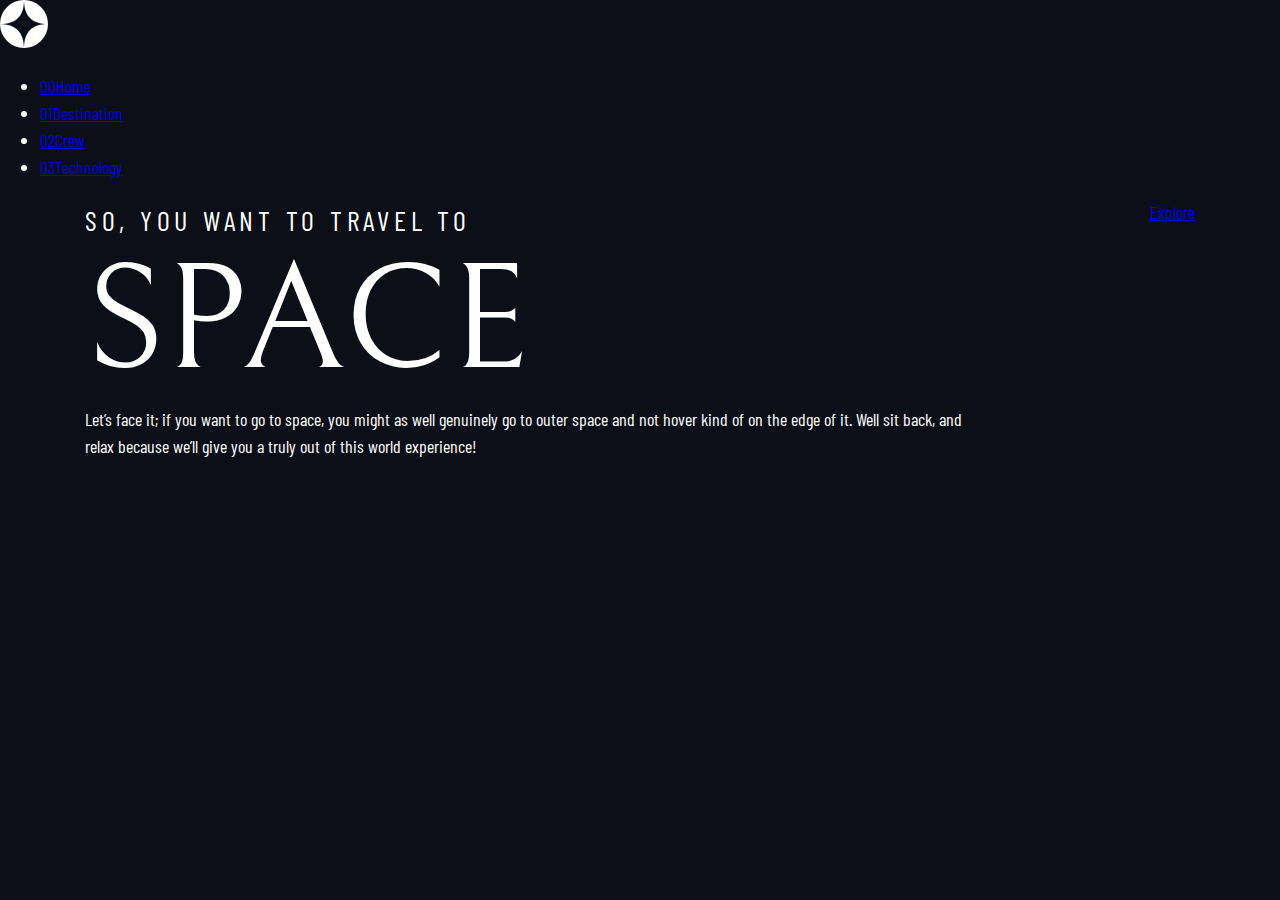
==== index.html @ 0046e1da "html update + basic typography added" ====
<!DOCTYPE html>
<html lang="en">
  <head>
    <meta charset="UTF-8" />
    <meta name="viewport" content="width=device-width, initial-scale=1.0" />

    <link rel="preconnect" href="https://fonts.googleapis.com" />
    <link rel="preconnect" href="https://fonts.gstatic.com" crossorigin />
    <link
      href="https://fonts.googleapis.com/css2?family=Barlow+Condensed&family=Bellefair&display=swap"
      rel="stylesheet"
    />

    <link rel="stylesheet" href="assets/css/reset.css" />
    <link rel="stylesheet" href="assets/css/styles.css" />

    <link
      rel="icon"
      type="image/png"
      sizes="32x32"
      href="./assets/favicon-32x32.png"
    />

    <title>Frontend Mentor | Space tourism website</title>
  </head>
  <body>
    <header>
      <nav>
        <div class="logo">
          <a href="">
            <svg xmlns="http://www.w3.org/2000/svg" width="48" height="48">
              <g fill="none" fill-rule="evenodd">
                <circle cx="24" cy="24" r="24" fill="#FFF" />
                <path
                  fill="#0B0D17"
                  d="M24 0c0 16-8 24-24 24 15.718.114 23.718 8.114 24 24 0-16 8-24 24-24-16 0-24-8-24-24z"
                />
              </g>
            </svg>
          </a>
        </div>
        <ul>
          <li>
            <a href="#"> <span>00</span>Home</a>
          </li>
          <li>
            <a href="#"> <span>01</span>Destination</a>
          </li>
          <li>
            <a href="#"> <span>02</span>Crew</a>
          </li>
          <li>
            <a href="#"> <span>03</span>Technology</a>
          </li>
        </ul>
      </nav>
    </header>
    <main>
      <section class="hero">
        <div class="container main-grid">
          <div class="hero__body">
            <header>
              <p class="heading heading-5">So, you want to travel to</p>
              <h1 class="heading heading-1">Space</h1>
            </header>
            <p>
              Let’s face it; if you want to go to space, you might as well
              genuinely go to outer space and not hover kind of on the edge of
              it. Well sit back, and relax because we’ll give you a truly out of
              this world experience!
            </p>
          </div>
          <a href="#" class="btn">Explore</a>
        </div>
      </section>
    </main>

    <!-- <picture>
      <source srcset="assets/home/background-home-desktop.jpg" media="(min-width: 48em)">
      <source srcset="assets/home/background-home-tablet.jpg" media="(min-width: 23.4375em)">
      <img src="assets/home/background-home-mobile.jpg" alt="">
    </picture> -->
  </body>
</html>
---- assets/css/styles.css ----
/* ===== CUSTOM PROPERTIES =====*/
:root {
    --ff-primary: 'Barlow Condensed', sans-serif;
    --ff-secondary: 'Bellefair', serif;

    --clr-neutral-100: hsl(0, 0%, 100%);
    --clr-primary-900: hsl(230, 35%, 7%);
    --clr-primary-100: hsl(231, 77%, 90%);

    --fs-900: 5rem;
    --fs-800: 3.5rem;
    --fs-700: 1.5rem;
    --fs-600: 1.25rem;
    --fs-500: 1rem;
    --fs-400: 0.9375rem;
    --fs-300: 1rem;
    --fs-200: 0.875rem;

    --fw-400: 400;

}

@media(min-width: 48em) {
    :root {
    --fs-900: 9.375rem;
    --fs-800: 6.25rem;
    --fs-700: 3.5rem;
    --fs-600: 2rem;
    --fs-500: 1.75rem;
    --fs-400: 1.125rem;
    }
}

/* ===== GENERAL STYLES ===== */

body {
    font-family: var(--ff-primary);
    font-size: var(--fs-400);
    font-weight: var(--fw-400);
    color: var(--clr-neutral-100);
    background-color: var(--clr-primary-900);
}

/* ===== UTILITY CLASSES ===== */

.main-grid {
    display: grid;
    grid-auto-flow: row;
    gap: 9.75em;
}

@media(min-width: 48em) {
    .main-grid {
        grid-auto-flow: column;
    }
}

.container {
    width: 90%;
    max-width: 69.4rem;
    margin-inline: auto;
}

/* ===== TYPOGRAPHY ===== */

.heading {
    font-weight: var(--fw-400);
    text-transform: uppercase;
}

.heading-1,
.heading-2,
.heading-3,
.heading-4 {
    font-family: var(--ff-secondary);
}

.heading-1 {
    font-size: var(--fs-900);
}

.heading-2 {
    font-size: var(--fs-800);
}

.heading-3 {
    font-size: var(--fs-700);
}

.heading-4 {
    font-size: var(--fs-600);
}

.heading-5 {
    font-size: var(--fs-500);
    letter-spacing: 0.296875rem;
}

.subheading-primary {
    font-family: var(--ff-secondary);
    font-size: var(--fs-400);
}

.subheading-secondary {
    font-family: var(--ff-primary);
    letter-spacing: 0.146875rem;
}
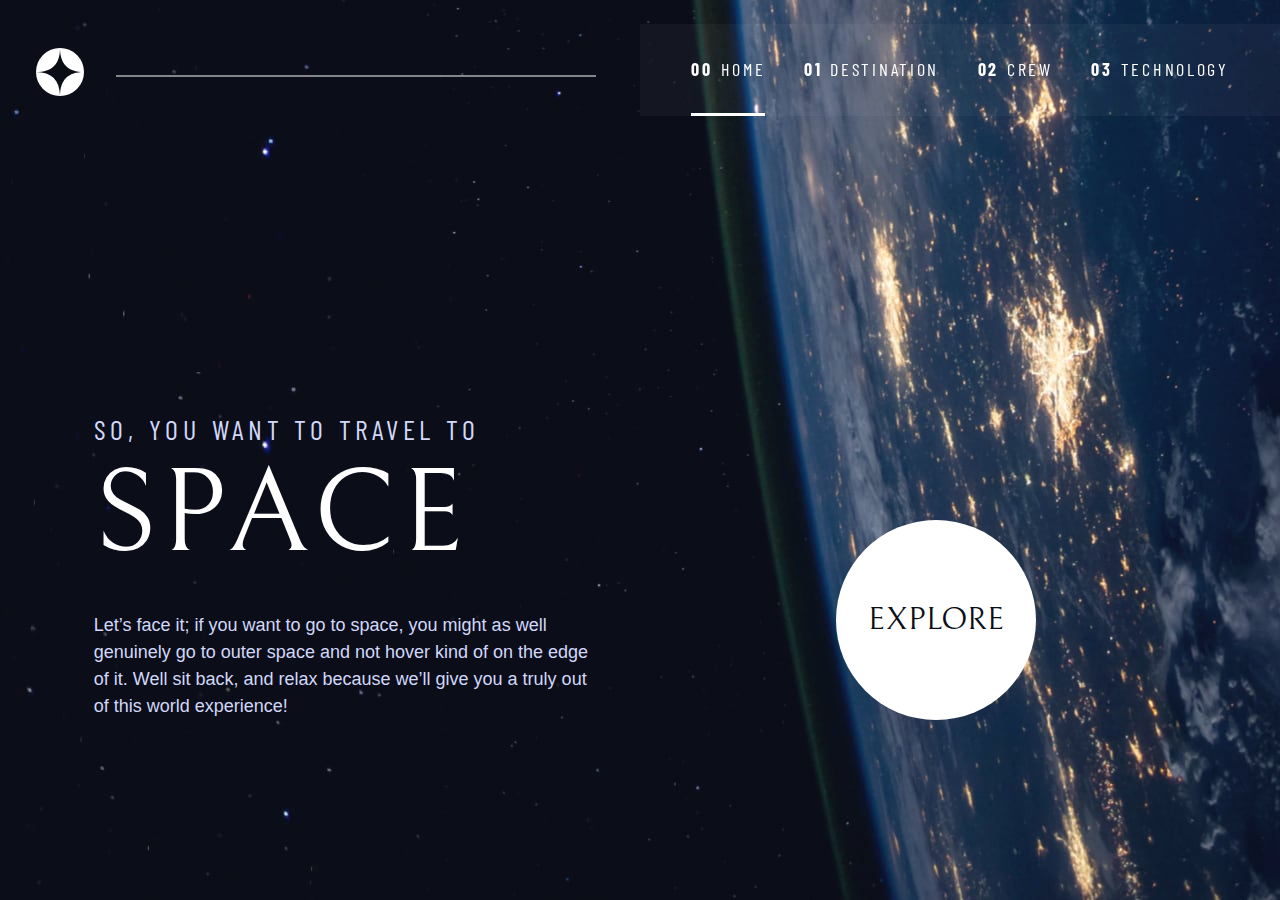
==== commit 5a359e7e: "reversed file structure + homepage styled" ====
--- a/index.html
+++ b/index.html
@@ -3,16 +3,6 @@
   <head>
     <meta charset="UTF-8" />
     <meta name="viewport" content="width=device-width, initial-scale=1.0" />
-
-    <link rel="preconnect" href="https://fonts.googleapis.com" />
-    <link rel="preconnect" href="https://fonts.gstatic.com" crossorigin />
-    <link
-      href="https://fonts.googleapis.com/css2?family=Barlow+Condensed&family=Bellefair&display=swap"
-      rel="stylesheet"
-    />
-
-    <link rel="stylesheet" href="assets/css/reset.css" />
-    <link rel="stylesheet" href="assets/css/styles.css" />
 
     <link
       rel="icon"
@@ -21,58 +11,109 @@
       href="./assets/favicon-32x32.png"
     />
 
+    <!-- Google fonts -->
+    <link rel="preconnect" href="https://fonts.googleapis.com" />
+    <link rel="preconnect" href="https://fonts.gstatic.com" crossorigin />
+    <link
+      href="https://fonts.googleapis.com/css2?family=Barlow+Condensed:wght@400;700&family=Bellefair&display=swap"
+      rel="stylesheet"
+    />
+    <!-- Custom CSS -->
+    <link rel="stylesheet" href="css/styles.css" />
+
+    <script src="js/script.js" defer></script>
+
     <title>Frontend Mentor | Space tourism website</title>
   </head>
-  <body>
-    <header>
-      <nav>
-        <div class="logo">
-          <a href="">
-            <svg xmlns="http://www.w3.org/2000/svg" width="48" height="48">
-              <g fill="none" fill-rule="evenodd">
-                <circle cx="24" cy="24" r="24" fill="#FFF" />
-                <path
-                  fill="#0B0D17"
-                  d="M24 0c0 16-8 24-24 24 15.718.114 23.718 8.114 24 24 0-16 8-24 24-24-16 0-24-8-24-24z"
-                />
+  <body class="home">
+    <header class="primary-header">
+      <div class="container">
+        <nav class="flex">
+          <div class="logo">
+            <a href="index.html">
+              <svg xmlns="http://www.w3.org/2000/svg" width="48" height="48">
+                <g fill="none" fill-rule="evenodd">
+                  <circle cx="24" cy="24" r="24" fill="#FFF" />
+                  <path
+                    fill="#0B0D17"
+                    d="M24 0c0 16-8 24-24 24 15.718.114 23.718 8.114 24 24 0-16 8-24 24-24-16 0-24-8-24-24z"
+                  />
+                </g>
+              </svg>
+            </a>
+          </div>
+          <button type="button" class="open-btn js-open-menu">
+            <svg xmlns="http://www.w3.org/2000/svg" width="24" height="21">
+              <g fill="#D0D6F9" fill-rule="evenodd">
+                <path d="M0 0h24v3H0zM0 9h24v3H0zM0 18h24v3H0z" />
               </g>
             </svg>
-          </a>
-        </div>
-        <ul>
-          <li>
-            <a href="#"> <span>00</span>Home</a>
-          </li>
-          <li>
-            <a href="#"> <span>01</span>Destination</a>
-          </li>
-          <li>
-            <a href="#"> <span>02</span>Crew</a>
-          </li>
-          <li>
-            <a href="#"> <span>03</span>Technology</a>
-          </li>
-        </ul>
-      </nav>
+          </button>
+          <div class="primary-nav__wrapper">
+            <ul class="primary-nav flex underline-indicators" role="list">
+              <li class="active">
+                <a
+                  class="ff-secondary uppercase text-white letter-spacing-2"
+                  href="index.html"
+                >
+                  <span>00</span>Home</a
+                >
+              </li>
+              <li>
+                <a
+                  class="ff-secondary uppercase text-white letter-spacing-2"
+                  href="destination.html"
+                >
+                  <span>01</span>Destination</a
+                >
+              </li>
+              <li>
+                <a
+                  class="ff-secondary uppercase text-white letter-spacing-2"
+                  href="crew.html"
+                >
+                  <span>02</span>Crew</a
+                >
+              </li>
+              <li>
+                <a
+                  class="ff-secondary uppercase text-white letter-spacing-2"
+                  href="technology.html"
+                >
+                  <span>03</span>Technology</a
+                >
+              </li>
+            </ul>
+            <button type="button" class="close-btn js-close-menu">
+              <svg xmlns="http://www.w3.org/2000/svg" width="20" height="21">
+                <g fill="#D0D6F9" fill-rule="evenodd">
+                  <path d="M2.575.954l16.97 16.97-2.12 2.122L.455 3.076z" />
+                  <path d="M.454 17.925L17.424.955l2.122 2.12-16.97 16.97z" />
+                </g>
+              </svg>
+            </button>
+          </div>
+        </nav>
+      </div>
     </header>
-    <main>
-      <section class="hero">
-        <div class="container main-grid">
-          <div class="hero__body">
-            <header>
-              <p class="heading heading-5">So, you want to travel to</p>
-              <h1 class="heading heading-1">Space</h1>
-            </header>
-            <p>
-              Let’s face it; if you want to go to space, you might as well
-              genuinely go to outer space and not hover kind of on the edge of
-              it. Well sit back, and relax because we’ll give you a truly out of
-              this world experience!
-            </p>
-          </div>
-          <a href="#" class="btn">Explore</a>
-        </div>
-      </section>
+    <main class="grid-container grid-container--home flow">
+      <div class="flow">
+        <h1 class="ff-secondary fs-500 uppercase letter-spacing-1">
+          So, you want to travel to
+          <span class="d-block ff-accent fs-900 uppercase text-white"
+            >Space</span
+          >
+        </h1>
+        <p>
+          Let’s face it; if you want to go to space, you might as well genuinely
+          go to outer space and not hover kind of on the edge of it. Well sit
+          back, and relax because we’ll give you a truly out of this world
+          experience!
+        </p>
+      </div>
+      <a href="#" class="big-btn ff-accent fs-600 text-dark uppercase bg-white"
+        >Explore</a
+      >
     </main>
 
     <!-- <picture>
--- a/css/styles.css
+++ b/css/styles.css
@@ -0,0 +1,565 @@
+/* ================== */
+/* CUSTOM PROPERTIES */
+/* ================= */
+:root {
+    --ff-primary: 'Barlow', sans-serif;
+    --ff-secondary: 'Barlow Condensed', sans-serif;
+    --ff-accent: 'Bellefair', serif;
+
+    --clr-neutral-100: 0 0% 100%;
+    --clr-primary-900: 230 35% 7%;
+    --clr-primary-100: 231 77% 90%;
+
+    --fs-900: clamp(5rem, 8vw + 1rem, 9.375rem);
+    --fs-800: 3.5rem;
+    --fs-700: 1.5rem;
+    --fs-600: 1rem;
+    --fs-500: 1.75rem;
+    --fs-400: 0.9375rem;
+    --fs-300: 1rem;
+    --fs-200: 0.875rem;
+    
+
+    --fw-400: 400;
+    --fw-700: 700;
+
+}
+
+@media (min-width: 35em) {
+    :root {
+        --fs-800: 5rem;
+        --fs-700: 2.5rem;
+        --fs-600: 1.5rem;
+        --fs-400: 1rem;
+    }
+}
+
+@media (min-width: 45em) {
+    :root {
+        /* font-sizes */
+        --fs-800: 6.25rem;
+        --fs-700: 3.5rem;
+        --fs-600: 2rem;
+        --fs-400: 1.125rem;
+    }
+}
+
+/* ================== */
+/* RESET             */
+/* ================= */
+
+/* Sets box sizing rules */
+*,
+*::before,
+*::after {
+  box-sizing: border-box;
+}
+
+/* Removes default margin */
+body,
+h1,
+h2,
+h3,
+h4,
+h5,
+h6,
+p,
+figure,
+blockquote,
+dl,
+dd {
+  margin: 0;
+}
+
+/* Removes unnecessary space caused by line height */
+h1,
+h2,
+h3,
+h4,
+h5,
+h6 {
+  font-weight: var(--fw-400);
+}
+
+/* Removes default list styling on ul, ol elements with a list role */
+ul[role='list'],
+ol[role='list'] {
+  list-style: none;
+}
+
+/* Sets core root defaults */
+html:focus-within {
+  scroll-behavior: smooth;
+}
+
+/* Sets core body defaults */
+body {
+  min-height: 100vh;
+  text-rendering: optimizeSpeed;
+  line-height: 1.5;
+
+  font-family: var(--ff-primary);
+  font-size: var(--fs-400);
+  font-weight: var(--fw-400);
+  color: hsl(var(--clr-primary-100));
+
+  display: grid;
+  grid-template-rows: min-content 1fr;
+
+}
+
+/* Gives default styling to a elements that don't have a class */
+a:not([class]) {
+  text-decoration-skip-ink: auto;
+}
+
+/* Makes images easier to work with */
+img,
+picture {
+  max-width: 100%;
+  display: block;
+  object-fit: cover;
+}
+
+/* Inherits fonts for inputs and buttons */
+input,
+button,
+textarea,
+select {
+  font: inherit;
+}
+
+/* Removes all animations, transitions and smooth scroll for people that prefer not to see them */
+@media (prefers-reduced-motion: reduce) {
+  html:focus-within {
+   scroll-behavior: auto;
+  }
+  
+  *,
+  *::before,
+  *::after {
+    animation-duration: 0.01ms !important;
+    animation-iteration-count: 1 !important;
+    transition-duration: 0.01ms !important;
+    scroll-behavior: auto !important;
+  }
+}
+
+
+/* ================== */
+/* GLOBAL STYLES     */
+/* ================= */
+
+button {
+    background: none;
+    border: none;
+    cursor: pointer;
+}
+
+/* ================== */
+/* UTILITY CLASSES   */
+/* ================= */
+
+/* ===== general utilities ===== */
+.grid {
+    display: grid;
+    gap: var(--gap, 1rem);
+}
+
+.flex {
+    display: flex;
+    gap: var(--gap, 1rem);
+}
+
+.grid-container {
+    padding-inline: 1.5rem;
+    text-align: center;
+    display: grid;
+    place-items: center;
+}
+
+.grid-container * {
+    max-width: 50ch;
+}
+
+@media (min-width: 45em) {
+    .grid-container {
+        text-align: left;
+        grid-template-columns: minmax(.5rem, 1fr) repeat(2, minmax(0, 40rem)) minmax(.5rem, 1fr);
+        column-gap: var(--container-gap, 2rem);
+    }
+    
+    .grid-container > *:first-child {
+        grid-column: 2;
+    }
+    
+    .grid-container > *:last-child {
+        grid-column: 3;
+    }
+
+    .grid-container--home {
+        padding-bottom: max(6rem, 20vh);
+        align-items: end;
+    }
+}
+
+.d-block {
+    display: block;
+}
+
+.container {
+    padding: 0 2em;
+    margin-inline: auto;
+    max-width: 80rem;
+}
+
+
+.flow > *:where(:not(:first-child)) {
+    margin-top: var(--flow-space, 1rem);
+} 
+
+.sr-only {
+    position: absolute;
+    width: 1px;
+    height: 1px;
+    padding: 0;
+    margin: -1px;
+    overflow: hidden;
+    clip: rect(0, 0, 0, 0);
+    white-space: no-wrap;
+    border: 0;
+}
+
+/* ===== colors ===== */
+.bg-white { background-color: hsl(var(--clr-neutral-100)); }
+.bg-accent { background-color: hsl(var(--clr-primary-100)); }
+.bg-dark { background-color: hsl(var(--clr-primary-900)); }
+.text-white { color: hsl(var(--clr-neutral-100)); }
+.text-accent { color: hsl(var(--clr-primary-100)); }
+.text-dark { color: hsl(var(--clr-primary-900)); }
+
+/* ===== typography ===== */
+
+.ff-primary { font-family: var(--ff-primary); }
+.ff-secondary { font-family: var(--ff-secondary); }
+.ff-accent { font-family: var(--ff-accent); }
+
+.fs-900 { font-size: var(--fs-900); }
+.fs-800 { font-size: var(--fs-800); }
+.fs-700 { font-size: var(--fs-700); }
+.fs-600 { font-size: var(--fs-600); }
+.fs-500 { font-size: var(--fs-500); }
+.fs-400 { font-size: var(--fs-400); }
+.fs-300 { font-size: var(--fs-300); }
+.fs-200 { font-size: var(--fs-200); }
+
+.fs-900,
+.fs-800,
+.fs-700,
+.fs-600 {
+    line-height: 1.1;
+}
+
+.letter-spacing-1 { letter-spacing: 4.75px; } 
+.letter-spacing-2 { letter-spacing: 2.7px; }
+.letter-spacing-3 { letter-spacing: 2.35px; }
+
+.uppercase { text-transform: uppercase; }
+
+.numbered-title {
+    margin-right: .5em;
+    text-transform: uppercase;
+    letter-spacing: 4.75px;
+}
+
+.numbered-title span {
+    font-weight: var(--fw-700);
+    color: hsl(var(--clr-neutral-100) / .25)
+}
+
+/* ================== */
+/* COMPONENTS        */
+/* ================= */
+
+.big-btn {
+    font-size: 2rem;
+    display: inline-grid;
+    place-items: center;
+    padding: 0 2rem;
+    aspect-ratio: 1;
+    border-radius: 50%;
+    text-decoration: none;
+    position: relative;
+    z-index: 1;
+    isolation: isolate;
+}
+
+.big-btn::before {
+    content: '';
+    position: absolute;
+    inset: 0;
+    z-index: -1;
+    background-color: hsl(var(--clr-neutral-100) / .1);
+    border-radius: inherit;
+    opacity: 0;
+    transform: scale(0);
+    transition: opacity 300ms linear, transform 500ms ease-in-out;
+}
+
+.big-btn:hover::before,
+.big-btn:focus::before {
+    opacity: 1;
+    transform: scale(1.5);
+}
+
+.close-btn {
+    position: absolute;
+    inset: 2.25rem 1.5rem auto auto;
+}
+
+@media(min-width: 40em) {
+    .open-btn,
+    .close-btn {
+        display:none;
+    }
+}
+
+.primary-nav__wrapper {
+    width: 70%;
+    padding-block: 4rem;
+    padding-inline: 2rem;
+    position: fixed;
+    inset: 0 0 0 100%;
+    z-index: 10;
+    background-blend-mode: overlay;
+    transform: translateX(0);
+    transition: transform 500ms ease-in-out;
+}
+
+.primary-nav__wrapper::before {
+    content: '';
+    position: absolute;
+    inset: 0;
+    z-index: -1;
+    background-color: hsl(var(--clr-neutral-100) / 0.04);
+}
+
+.menu-is-open .primary-nav__wrapper {
+    transform: translateX(-100%);
+}
+
+@media(min-width: 40em) {
+    .primary-nav__wrapper {
+        margin-top: 1.5rem;
+        padding-block: 0;
+        padding-inline: 3rem;
+        position: fixed;
+        inset: 0 0 auto auto;
+        z-index: 10;
+        background-blend-mode: overlay;
+        transform: translateX(0);
+        transition: transform 500ms ease-in-out;
+    }
+}
+
+@media(min-width: 49em) {
+    .primary-nav__wrapper {
+        width: 50%
+    }
+}
+
+.primary-nav {
+    --gap: 2rem;
+    flex-direction: column;
+    padding: 0;
+    margin: 0;
+}
+
+@media(min-width: 40em) {
+    .primary-nav {
+        flex-direction: row;
+        justify-content: space-around;
+    }
+}
+
+.primary-nav > * {
+    display: inline-block;
+    align-self: start;
+}
+
+@media(min-width: 40em) {
+    .underline-indicators > * {
+        --underline-gap: 2rem;
+    }
+}
+
+.primary-nav a {
+    text-decoration: none;
+}
+
+.primary-nav a > span {
+    margin-right: 0.5rem;
+    font-weight: var(--fw-700);
+}
+
+@media(min-width: 40em) and (max-width: 70em) {
+    .primary-nav a > span {
+        display: none;
+    }
+}
+
+.underline-indicators > * { 
+    cursor: pointer;
+    border: 0;
+    padding: var(--underline-gap, 1rem) 0;
+    position: relative; 
+}
+
+.underline-indicators > *::before {
+    --clr-hover: hsl(var(--clr-primary-100) / .2);
+    content: '';
+    position: absolute;
+    inset: auto 0 0 0;
+    height: 0.1875rem;
+    background-color: var(--clr-hover);
+    transform: scaleX(0);
+    transition: transform 300ms ease-in-out;
+    transform-origin: right;
+}
+
+.underline-indicators > *:hover::before {
+    transform: scaleX(1);
+    transform-origin: left;
+}
+
+.underline-indicators > .active::before,
+.underline-indicators > [aria-selected="true"] {
+    --clr-active: hsl(var(--clr-neutral-100));
+    background-color: var(--clr-active);
+    transform:scale(1)
+}
+
+.dot-indicators > * {
+    cursor: pointer;
+    aspect-ratio: 1;
+    border: 0;
+    border-radius: 50%;
+    background-color: hsl(var(--clr-neutral-100) / .25);
+}
+
+.dot-indicator > *:hover,
+.dot-indicator > *:focus {
+    background-color: hsl(var(--clr-neutral-100) / .5);
+}
+
+.dot-indicator > [aria-selected="true"] {
+    background-color: hsl(var(--clr-neutral-100) / 1);
+}
+
+.number-indicator > * {
+    font-family: var(--ff-accent);
+    font-size: var(--fs-600);
+    line-height: 1;
+    color: hsl(var(--clr-neutral-100));
+    padding: 0 1em;
+    aspect-ratio: 1;
+    border-radius: 50%;
+    border: 1px solid hsl(var(--clr-neutral-100) / .25);
+
+    display: grid;
+    place-items: center;
+
+    position: relative;
+}
+
+.numbered-indicator > *:hover,
+.numbered-indicator > *:focus {
+    border-color: hsl(var(--clr-neutral-100) / 1);
+}
+
+.numbered-indicator > *::before {
+    content: '';
+    position: absolute;
+    top: -1px;
+    right: -1px;
+    bottom: -1px;
+    left: -1px;
+    z-index: -1;
+    background-color: hsl(var(--clr-neutral-100));
+    border-radius: inherit;
+    opacity: 0;
+    z-index: -1;
+}
+
+.numbered-indicator > [aria-selected="true"] {
+    color: hsl(var(--clr-primary-900));
+}
+
+.numbered-indicator > [aria-selected="true"]::before {
+    opacity: 1;
+}
+
+/* ===== ALL PAGES ===== */
+
+@media(min-width: 66em) {
+    .logo {
+        position: relative;
+    }
+    
+    .logo::after {
+        content: '';
+        position: absolute;
+        width: 30rem;
+        top: 50%;
+        right: -32rem;
+        height: 1px;
+        background-color: hsl(var(--clr-neutral-100));
+        transform: translateY(-50%);
+    }
+}
+
+.primary-header {
+    padding-block: 1.5rem;
+}
+
+@media (min-width: 40em) {
+    .primary-header {
+        padding-block: 3rem;
+    }
+}
+
+.primary-header nav {
+    justify-content: space-between;
+    align-items: center;
+}
+
+/* ========================== */
+/* PAGE SPECIFIC BACKGROUNDS */
+/* ======================== */
+
+body {
+    background-size: cover;
+    background-position: bottom center;
+}
+
+/* ===== HOME ===== */
+.home {
+    background-image: url("../assets/home/background-home-mobile.jpg");
+}
+
+.grid-container--home {
+    --flow-space: 2rem;
+}
+
+@media (min-width: 35em) {
+    .home {
+        background-position: center center;
+        background-image: url("../assets/home/background-home-tablet.jpg");
+    }
+}
+
+@media (min-width: 45em) {
+    .home {
+        background-image: url("../assets/home/background-home-desktop.jpg");
+    }
+} 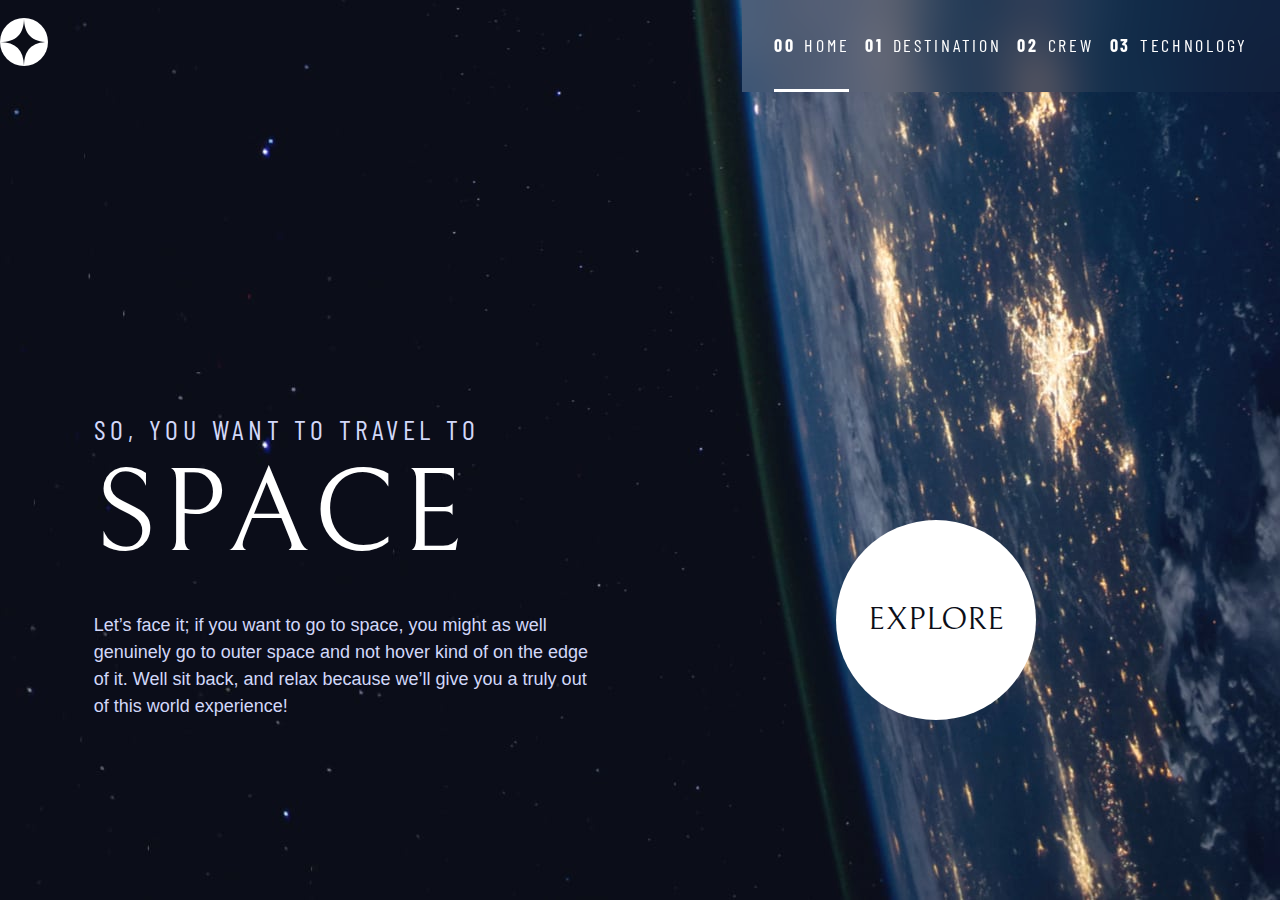
==== commit 2fb8da37: "main page + menu started" ====
--- a/index.html
+++ b/index.html
@@ -26,75 +26,63 @@
     <title>Frontend Mentor | Space tourism website</title>
   </head>
   <body class="home">
-    <header class="primary-header">
-      <div class="container">
-        <nav class="flex">
-          <div class="logo">
-            <a href="index.html">
-              <svg xmlns="http://www.w3.org/2000/svg" width="48" height="48">
-                <g fill="none" fill-rule="evenodd">
-                  <circle cx="24" cy="24" r="24" fill="#FFF" />
-                  <path
-                    fill="#0B0D17"
-                    d="M24 0c0 16-8 24-24 24 15.718.114 23.718 8.114 24 24 0-16 8-24 24-24-16 0-24-8-24-24z"
-                  />
-                </g>
-              </svg>
-            </a>
-          </div>
-          <button type="button" class="open-btn js-open-menu">
-            <svg xmlns="http://www.w3.org/2000/svg" width="24" height="21">
-              <g fill="#D0D6F9" fill-rule="evenodd">
-                <path d="M0 0h24v3H0zM0 9h24v3H0zM0 18h24v3H0z" />
-              </g>
-            </svg>
-          </button>
-          <div class="primary-nav__wrapper">
-            <ul class="primary-nav flex underline-indicators" role="list">
-              <li class="active">
-                <a
-                  class="ff-secondary uppercase text-white letter-spacing-2"
-                  href="index.html"
-                >
-                  <span>00</span>Home</a
-                >
-              </li>
-              <li>
-                <a
-                  class="ff-secondary uppercase text-white letter-spacing-2"
-                  href="destination.html"
-                >
-                  <span>01</span>Destination</a
-                >
-              </li>
-              <li>
-                <a
-                  class="ff-secondary uppercase text-white letter-spacing-2"
-                  href="crew.html"
-                >
-                  <span>02</span>Crew</a
-                >
-              </li>
-              <li>
-                <a
-                  class="ff-secondary uppercase text-white letter-spacing-2"
-                  href="technology.html"
-                >
-                  <span>03</span>Technology</a
-                >
-              </li>
-            </ul>
-            <button type="button" class="close-btn js-close-menu">
-              <svg xmlns="http://www.w3.org/2000/svg" width="20" height="21">
-                <g fill="#D0D6F9" fill-rule="evenodd">
-                  <path d="M2.575.954l16.97 16.97-2.12 2.122L.455 3.076z" />
-                  <path d="M.454 17.925L17.424.955l2.122 2.12-16.97 16.97z" />
-                </g>
-              </svg>
-            </button>
-          </div>
-        </nav>
+    <header class="primary-header flex">
+      <div>
+        <svg xmlns="http://www.w3.org/2000/svg" width="48" height="48">
+          <g fill="none" fill-rule="evenodd">
+            <circle cx="24" cy="24" r="24" fill="#FFF" />
+            <path
+              fill="#0B0D17"
+              d="M24 0c0 16-8 24-24 24 15.718.114 23.718 8.114 24 24 0-16 8-24 24-24-16 0-24-8-24-24z"
+            />
+          </g>
+        </svg>
       </div>
+      <button
+        type="button"
+        class="mobile-nav-toggle"
+        aria-controls="primary-nav"
+        aria-expanded="false"
+      >
+        <span class="sr-only">Mobile Navigation Menu</span>
+      </button>
+      <nav>
+        <ul
+          id="primary-nav"
+          class="primary-nav underline-indicators flex"
+          role="list"
+          data-visibility="false"
+        >
+          <li class="active">
+            <a
+              class="ff-secondary text-white uppercase letter-spacing-2"
+              href="index.html"
+              ><span>00</span>Home</a
+            >
+          </li>
+          <li>
+            <a
+              class="ff-secondary text-white uppercase letter-spacing-2"
+              href="destination.html"
+              ><span>01</span>Destination</a
+            >
+          </li>
+          <li>
+            <a
+              class="ff-secondary text-white uppercase letter-spacing-2"
+              href="crew.html"
+              ><span>02</span>Crew</a
+            >
+          </li>
+          <li>
+            <a
+              class="ff-secondary text-white uppercase letter-spacing-2"
+              href="technology.html"
+              ><span>03</span>Technology</a
+            >
+          </li>
+        </ul>
+      </nav>
     </header>
     <main class="grid-container grid-container--home flow">
       <div class="flow">
@@ -115,11 +103,5 @@
         >Explore</a
       >
     </main>
-
-    <!-- <picture>
-      <source srcset="assets/home/background-home-desktop.jpg" media="(min-width: 48em)">
-      <source srcset="assets/home/background-home-tablet.jpg" media="(min-width: 23.4375em)">
-      <img src="assets/home/background-home-mobile.jpg" alt="">
-    </picture> -->
   </body>
 </html>
--- a/css/styles.css
+++ b/css/styles.css
@@ -312,7 +312,7 @@
     transform: scale(1.5);
 }
 
-.close-btn {
+/* .close-btn {
     position: absolute;
     inset: 2.25rem 1.5rem auto auto;
 }
@@ -324,32 +324,33 @@
     }
 }
 
-.primary-nav__wrapper {
+.primary-header nav {
     width: 70%;
     padding-block: 4rem;
     padding-inline: 2rem;
     position: fixed;
     inset: 0 0 0 100%;
     z-index: 10;
-    background-blend-mode: overlay;
     transform: translateX(0);
     transition: transform 500ms ease-in-out;
-}
-
-.primary-nav__wrapper::before {
+    background-color: hsl(var(--clr-neutral-100) / .05);
+    backdrop-filter: blur(1.5rem);
+}
+
+.primary-header nav::before {
     content: '';
     position: absolute;
     inset: 0;
     z-index: -1;
-    background-color: hsl(var(--clr-neutral-100) / 0.04);
-}
-
-.menu-is-open .primary-nav__wrapper {
+    
+}
+
+.menu-is-open .primary-header nav {
     transform: translateX(-100%);
 }
 
 @media(min-width: 40em) {
-    .primary-nav__wrapper {
+    .primary-header nav {
         margin-top: 1.5rem;
         padding-block: 0;
         padding-inline: 3rem;
@@ -363,7 +364,7 @@
 }
 
 @media(min-width: 49em) {
-    .primary-nav__wrapper {
+    .primary-header nav {
         width: 50%
     }
 }
@@ -406,7 +407,7 @@
     .primary-nav a > span {
         display: none;
     }
-}
+} */
 
 .underline-indicators > * { 
     cursor: pointer;
@@ -416,12 +417,11 @@
 }
 
 .underline-indicators > *::before {
-    --clr-hover: hsl(var(--clr-primary-100) / .2);
     content: '';
     position: absolute;
     inset: auto 0 0 0;
     height: 0.1875rem;
-    background-color: var(--clr-hover);
+    background-color: hsl(var(--clr-primary-100) / .2);
     transform: scaleX(0);
     transition: transform 300ms ease-in-out;
     transform-origin: right;
@@ -434,9 +434,82 @@
 
 .underline-indicators > .active::before,
 .underline-indicators > [aria-selected="true"] {
-    --clr-active: hsl(var(--clr-neutral-100));
-    background-color: var(--clr-active);
-    transform:scale(1)
+    background-color: hsl(var(--clr-neutral-100));
+    transform:scaleX(1)
+}
+
+.primary-nav {
+    --underline-gap: 2rem;
+    margin: 0;
+    padding: 0 2rem;
+    position: static;
+    background-color: hsl(var(--clr-primary-900) / 0.95);
+}
+
+@supports (backdrop-filter: blur(1.5rem)) {
+    .primary-nav {
+        background-color: hsl(var(--clr-neutral-100) / .02);
+        backdrop-filter: blur(1.5rem);
+    }
+}
+
+
+@media(max-width: 35em) {
+    .primary-nav {
+        --underline-gap: 0.5rem;
+        padding: max(6rem, 20vh) 2rem;
+        margin: 0;
+        position: fixed;
+        inset: 0 0 0 30%;
+        z-index: 100;
+        flex-direction: column;
+        transform: translate(100%);
+        transition: transform 500ms ease-in-out;
+    }
+
+    .primary-nav[data-visibility="true"] {
+        transform: translate(0);
+    }
+
+    .primary-nav.underline-indicators > .active::before {
+        transform: scale(0);
+        background-color: hsl(var(--clr-neutral-100) / .2)
+    }
+
+    .primary-nav.underline-indicators > .active:hover::before {
+        transform: scaleX(1);
+        background-color: hsl(var(--clr-neutral-100) / .2);
+    }
+
+    .mobile-nav-toggle {
+        position: absolute;
+        inset: 2rem 2rem auto auto;
+        z-index: 1000;
+        width: 2rem;
+        background-image: url(../assets/shared/icon-hamburger.svg);
+        background-position: center;
+        background-repeat: no-repeat;
+        aspect-ratio: 1;
+    }
+
+    .mobile-nav-toggle[aria-expanded="true"] {
+        background-image: url("../assets/shared/icon-close.svg");
+    }
+}
+
+.primary-nav a {
+    text-decoration: none;
+}
+
+.primary-nav a > span {
+    margin-right: 0.5em;
+    font-weight: var(--fw-700);
+}
+
+@media (min-width: 35em) and (max-width: 50em) {
+    .primary-nav a > span {
+        display: none;
+    }
 }
 
 .dot-indicators > * {
@@ -518,17 +591,17 @@
     }
 }
 
-.primary-header {
-    padding-block: 1.5rem;
+/* .primary-header {
+    padding: 1.5rem 2rem;
 }
 
 @media (min-width: 40em) {
     .primary-header {
         padding-block: 3rem;
     }
-}
-
-.primary-header nav {
+} */
+
+.primary-header {
     justify-content: space-between;
     align-items: center;
 }
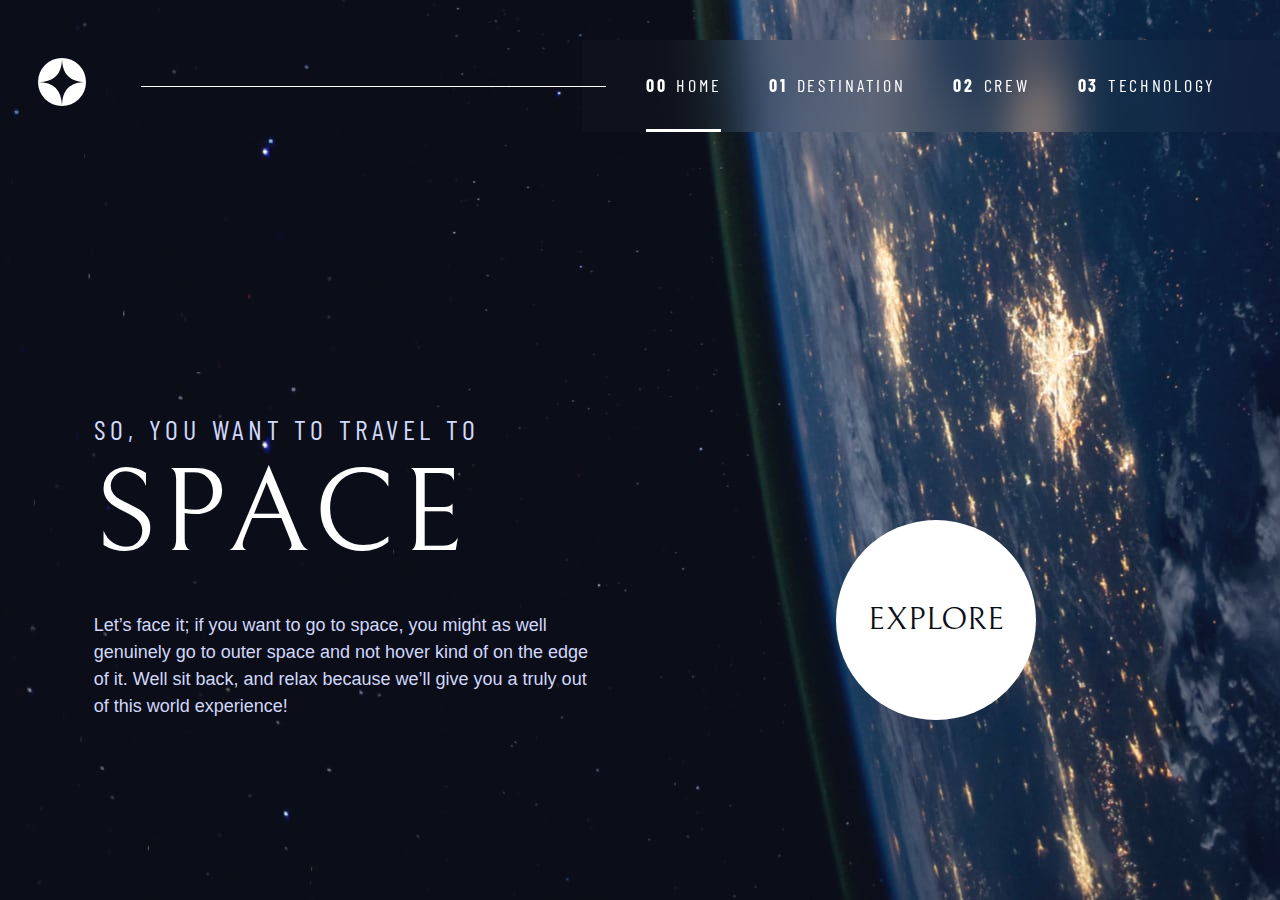
==== commit b376b6e6: "main completed" ====
--- a/index.html
+++ b/index.html
@@ -26,8 +26,11 @@
     <title>Frontend Mentor | Space tourism website</title>
   </head>
   <body class="home">
+    <a class="skip-to-content" href="#main-content" aria-label="skip to content"
+      >Skip to content</a
+    >
     <header class="primary-header flex">
-      <div>
+      <div class="logo">
         <svg xmlns="http://www.w3.org/2000/svg" width="48" height="48">
           <g fill="none" fill-rule="evenodd">
             <circle cx="24" cy="24" r="24" fill="#FFF" />
@@ -57,14 +60,14 @@
             <a
               class="ff-secondary text-white uppercase letter-spacing-2"
               href="index.html"
-              ><span>00</span>Home</a
+              ><span aria-hidden="true">00</span>Home</a
             >
           </li>
           <li>
             <a
               class="ff-secondary text-white uppercase letter-spacing-2"
               href="destination.html"
-              ><span>01</span>Destination</a
+              ><span aria-hidden="true">01</span>Destination</a
             >
           </li>
           <li>
@@ -78,13 +81,13 @@
             <a
               class="ff-secondary text-white uppercase letter-spacing-2"
               href="technology.html"
-              ><span>03</span>Technology</a
+              ><span aria-hidden="true">03</span>Technology</a
             >
           </li>
         </ul>
       </nav>
     </header>
-    <main class="grid-container grid-container--home flow">
+    <main id="main-content" class="grid-container grid-container--home flow">
       <div class="flow">
         <h1 class="ff-secondary fs-500 uppercase letter-spacing-1">
           So, you want to travel to
--- a/css/styles.css
+++ b/css/styles.css
@@ -438,11 +438,39 @@
     transform:scaleX(1)
 }
 
+/* primary navigation */
+
+.skip-to-content {
+    position: absolute;
+    z-index: 10000;
+    margin-inline: auto;
+    padding: .5em 1em;
+    background-color: hsl(var(--clr-neutral-100));
+    color:hsl(var(--clr-primary-900));
+    opacity: 0;
+    transform: translateX(-100%);
+    transition: transform 300ms ease-in-out, opacity 600ms ease-in-out;
+}
+
+.skip-to-content:focus {
+    opacity: 1;
+    transform: translateX(0);
+}
+
+.logo {
+    margin: 1.125rem clamp(1.5rem, 3vw, 3.5rem);
+}
+
+.primary-header {
+    justify-content: space-between;
+    align-items: center;
+}
+
 .primary-nav {
+    --gap: clamp(1.5rem, 5vw, 3rem);
     --underline-gap: 2rem;
     margin: 0;
-    padding: 0 2rem;
-    position: static;
+    padding: 0;
     background-color: hsl(var(--clr-primary-900) / 0.95);
 }
 
@@ -451,6 +479,19 @@
         background-color: hsl(var(--clr-neutral-100) / .02);
         backdrop-filter: blur(1.5rem);
     }
+}
+
+.primary-nav a {
+    text-decoration: none;
+}
+
+.primary-nav a > span {
+    margin-right: 0.5em;
+    font-weight: var(--fw-700);
+}
+
+.mobile-nav-toggle {
+    display: none;
 }
 
 
@@ -482,6 +523,7 @@
     }
 
     .mobile-nav-toggle {
+        display: block;
         position: absolute;
         inset: 2rem 2rem auto auto;
         z-index: 1000;
@@ -495,21 +537,47 @@
     .mobile-nav-toggle[aria-expanded="true"] {
         background-image: url("../assets/shared/icon-close.svg");
     }
-}
-
-.primary-nav a {
-    text-decoration: none;
-}
-
-.primary-nav a > span {
-    margin-right: 0.5em;
-    font-weight: var(--fw-700);
-}
-
-@media (min-width: 35em) and (max-width: 50em) {
+
+    .mobile-nav-toggle:focus-visible {
+        outline: 2px solid hsl(var(--clr-neutral-100) / 1);
+        outline-offset: .25em;
+    }
+}
+
+@media (min-width: 35em) {
+    .primary-nav {
+        padding-inline: clamp(1.5rem, 5vw, 7rem);
+    }
+}
+
+@media (min-width: 35em) and (max-width: 44.9999em) {
     .primary-nav a > span {
         display: none;
     }
+}
+
+@media (min-width: 45em) {
+
+    .primary-header::after {
+        content: '';
+        display: block;
+        position: relative;
+        width: 100%;
+        height: 1px;
+        margin-right: -2.5rem;
+        background-color: hsl(var(--clr-neutral-100));
+        order: 1;
+        z-index: 2000;
+    }
+
+    nav {
+        order: 2;
+    }
+
+    .primary-nav {
+        margin-block: 2.5rem;
+    }
+
 }
 
 .dot-indicators > * {
@@ -574,23 +642,6 @@
 
 /* ===== ALL PAGES ===== */
 
-@media(min-width: 66em) {
-    .logo {
-        position: relative;
-    }
-    
-    .logo::after {
-        content: '';
-        position: absolute;
-        width: 30rem;
-        top: 50%;
-        right: -32rem;
-        height: 1px;
-        background-color: hsl(var(--clr-neutral-100));
-        transform: translateY(-50%);
-    }
-}
-
 /* .primary-header {
     padding: 1.5rem 2rem;
 }
@@ -600,11 +651,6 @@
         padding-block: 3rem;
     }
 } */
-
-.primary-header {
-    justify-content: space-between;
-    align-items: center;
-}
 
 /* ========================== */
 /* PAGE SPECIFIC BACKGROUNDS */
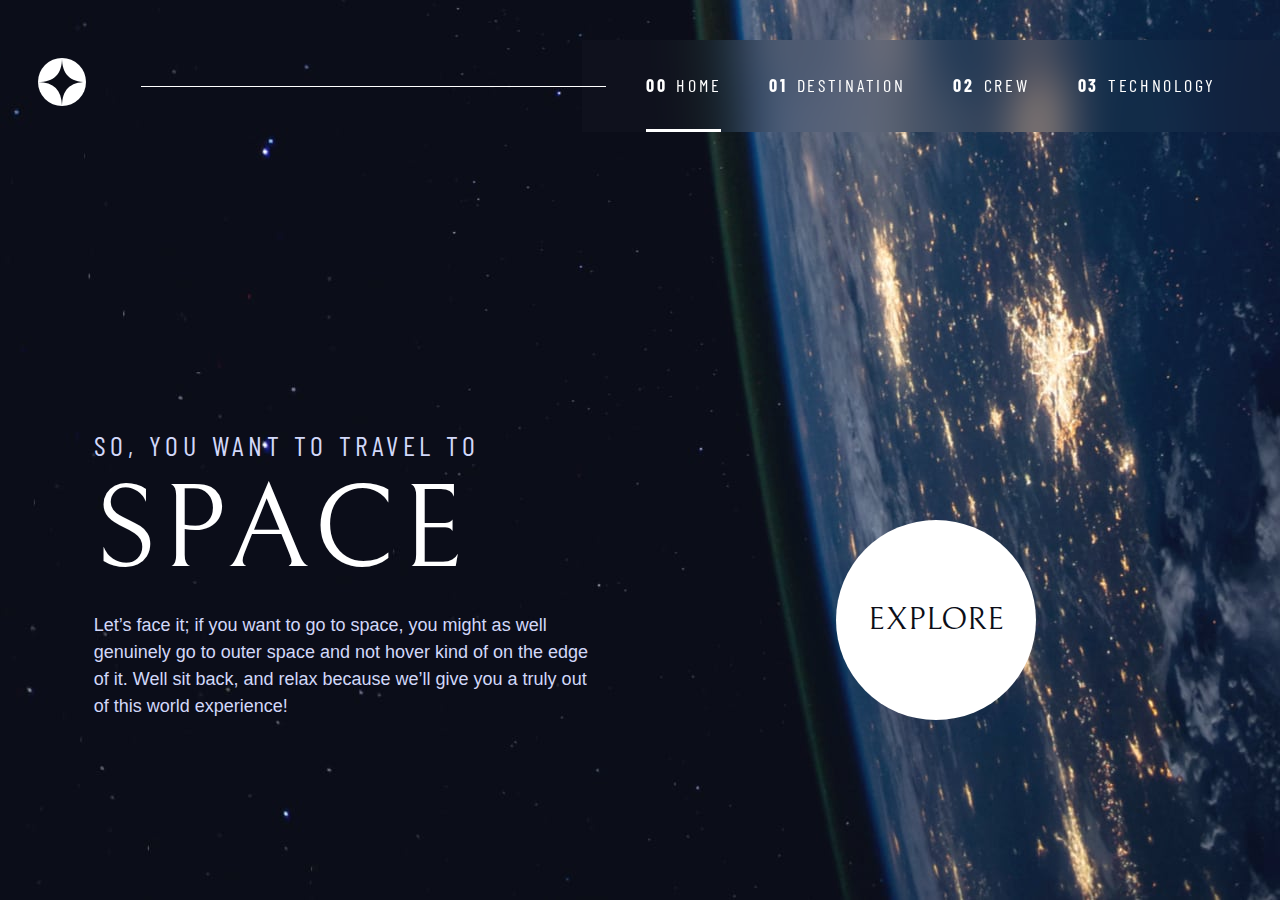
==== commit b1c41e74: "more pages + tab functionality" ====
--- a/index.html
+++ b/index.html
@@ -21,7 +21,8 @@
     <!-- Custom CSS -->
     <link rel="stylesheet" href="css/styles.css" />
 
-    <script src="js/script.js" defer></script>
+    <script src="js/navigation.js" defer></script>
+    <script src="js/tabs.js" defer></script>
 
     <title>Frontend Mentor | Space tourism website</title>
   </head>
@@ -102,7 +103,9 @@
           experience!
         </p>
       </div>
-      <a href="#" class="big-btn ff-accent fs-600 text-dark uppercase bg-white"
+      <a
+        href="destination.html"
+        class="big-btn ff-accent fs-600 text-dark uppercase bg-white"
         >Explore</a
       >
     </main>
--- a/css/styles.css
+++ b/css/styles.css
@@ -14,7 +14,7 @@
     --fs-800: 3.5rem;
     --fs-700: 1.5rem;
     --fs-600: 1rem;
-    --fs-500: 1.75rem;
+    --fs-500: 1rem;
     --fs-400: 0.9375rem;
     --fs-300: 1rem;
     --fs-200: 0.875rem;
@@ -30,6 +30,7 @@
         --fs-800: 5rem;
         --fs-700: 2.5rem;
         --fs-600: 1.5rem;
+        --fs-500: 1.25rem;
         --fs-400: 1rem;
     }
 }
@@ -40,6 +41,7 @@
         --fs-800: 6.25rem;
         --fs-700: 3.5rem;
         --fs-600: 2rem;
+        --fs-500: 1.75rem;
         --fs-400: 1.125rem;
     }
 }
@@ -144,18 +146,6 @@
     scroll-behavior: auto !important;
   }
 }
-
-
-/* ================== */
-/* GLOBAL STYLES     */
-/* ================= */
-
-button {
-    background: none;
-    border: none;
-    cursor: pointer;
-}
-
 /* ================== */
 /* UTILITY CLASSES   */
 /* ================= */
@@ -171,38 +161,6 @@
     gap: var(--gap, 1rem);
 }
 
-.grid-container {
-    padding-inline: 1.5rem;
-    text-align: center;
-    display: grid;
-    place-items: center;
-}
-
-.grid-container * {
-    max-width: 50ch;
-}
-
-@media (min-width: 45em) {
-    .grid-container {
-        text-align: left;
-        grid-template-columns: minmax(.5rem, 1fr) repeat(2, minmax(0, 40rem)) minmax(.5rem, 1fr);
-        column-gap: var(--container-gap, 2rem);
-    }
-    
-    .grid-container > *:first-child {
-        grid-column: 2;
-    }
-    
-    .grid-container > *:last-child {
-        grid-column: 3;
-    }
-
-    .grid-container--home {
-        padding-bottom: max(6rem, 20vh);
-        align-items: end;
-    }
-}
-
 .d-block {
     display: block;
 }
@@ -217,6 +175,10 @@
 .flow > *:where(:not(:first-child)) {
     margin-top: var(--flow-space, 1rem);
 } 
+
+.flow--space-small {
+    --flow-space: 0.75rem;
+}
 
 .sr-only {
     position: absolute;
@@ -411,8 +373,9 @@
 
 .underline-indicators > * { 
     cursor: pointer;
-    border: 0;
-    padding: var(--underline-gap, 1rem) 0;
+    border: none;
+    background-color: transparent;
+    padding: var(--underline-gap, 0.5rem) 0;
     position: relative; 
 }
 
@@ -433,7 +396,7 @@
 }
 
 .underline-indicators > .active::before,
-.underline-indicators > [aria-selected="true"] {
+.underline-indicators > [aria-selected="true"]::before {
     background-color: hsl(var(--clr-neutral-100));
     transform:scaleX(1)
 }
@@ -504,12 +467,12 @@
         inset: 0 0 0 30%;
         z-index: 100;
         flex-direction: column;
-        transform: translate(100%);
+        transform: translateX(100%);
         transition: transform 500ms ease-in-out;
     }
 
     .primary-nav[data-visibility="true"] {
-        transform: translate(0);
+        transform: translateX(0);
     }
 
     .primary-nav.underline-indicators > .active::before {
@@ -528,10 +491,12 @@
         inset: 2rem 2rem auto auto;
         z-index: 1000;
         width: 2rem;
+        background-color: transparent;
         background-image: url(../assets/shared/icon-hamburger.svg);
         background-position: center;
         background-repeat: no-repeat;
         aspect-ratio: 1;
+        border: none;
     }
 
     .mobile-nav-toggle[aria-expanded="true"] {
@@ -585,15 +550,16 @@
     aspect-ratio: 1;
     border: 0;
     border-radius: 50%;
+    padding: 0.4em;
     background-color: hsl(var(--clr-neutral-100) / .25);
 }
 
-.dot-indicator > *:hover,
-.dot-indicator > *:focus {
+.dot-indicators > *:hover,
+.dot-indicators > *:focus {
     background-color: hsl(var(--clr-neutral-100) / .5);
 }
 
-.dot-indicator > [aria-selected="true"] {
+.dot-indicators > [aria-selected="true"] {
     background-color: hsl(var(--clr-neutral-100) / 1);
 }
 
@@ -640,7 +606,7 @@
     opacity: 1;
 }
 
-/* ===== ALL PAGES ===== */
+/* all pages */
 
 /* .primary-header {
     padding: 1.5rem 2rem;
@@ -661,13 +627,9 @@
     background-position: bottom center;
 }
 
-/* ===== HOME ===== */
+/* home */
 .home {
     background-image: url("../assets/home/background-home-mobile.jpg");
-}
-
-.grid-container--home {
-    --flow-space: 2rem;
 }
 
 @media (min-width: 35em) {
@@ -681,4 +643,323 @@
     .home {
         background-image: url("../assets/home/background-home-desktop.jpg");
     }
-} +} 
+
+/* destination */
+
+.destination {
+    background-image: url(../assets/destination/background-destination-mobile.jpg);
+}
+
+@media (min-width: 35em) {
+    .destination {
+        background-image: url(../assets/destination/background-destination-tablet.jpg);
+    }
+}
+
+@media (min-width: 45em) {
+    .destination {
+        background-image: url(../assets/destination/background-destination-desktop.jpg);
+    }
+}
+
+
+.crew {
+    background-image: url(../assets/crew/background-crew-mobile.jpg);
+}
+
+@media (min-width: 35em) {
+    .crew {
+        background-image: url(../assets/crew/background-crew-tablet.jpg);
+    }
+}
+
+@media (min-width: 45em) {
+    .crew {
+        background-image: url(../assets/crew/background-crew-desktop.jpg);
+    }
+}
+
+/* .tabby {
+    grid-template-rows: min-content 1fr;
+    --gap: 1.5rem;
+}
+
+.tabs {
+    --gap: 2rem;
+    justify-content: center;
+}
+
+.tab__content {
+    width: 100%;
+    position: relative;
+    margin: 0;
+    margin-inline: auto;
+    padding: 0;
+}
+
+.tab__content > * {
+    --gap: 1.5rem;
+    flex-direction: column;
+    position: absolute;
+
+}
+
+.tab__content > *:not(.active) {
+    opacity: 0;
+    transition: opacity 700ms ease-in-out;
+}
+
+.tab__content > .active {
+    opacity: 1;
+    transition: opacity 700ms ease-in-out 700ms;
+}
+
+.tab__content__image {
+    max-width: 20rem;
+    margin-inline: auto;
+}
+
+.tab__content__body > p {
+    max-width: 37rem;
+    margin-inline: auto;
+    padding-bottom: 2rem;
+}
+.stats {
+    padding-top: 2rem;
+    border-top: 1px solid hsl(var(--clr-neutral-100) / .25);
+    flex-direction: column;
+    justify-content: center;
+} */
+
+/* ========================== */
+/* LAYOUT                    */
+/* ======================== */
+
+
+.grid-container {
+    padding-inline: 1.5rem;
+    padding-bottom: 4rem;
+    text-align: center;
+    display: grid;
+    place-items: center;
+}
+
+.grid-container p:not([class]) {
+    max-width: 50ch;
+}
+
+.numbered-title {
+    grid-area: title;
+}
+
+/* destination layout */
+
+.grid-container--destination {
+    --flow-space: 2rem;
+    grid-template-areas: 
+        "title"
+        "image"
+        "tabs"
+        "content" ;
+}
+
+.grid-container--destination > picture {
+    grid-area: image;
+    max-width: 60%;
+}
+
+.grid-container--destination > .tab-list {
+    grid-area: tabs;
+}
+
+.grid-container--destination > .destination-info {
+    grid-area: content;
+}
+
+.destination-meta {
+    flex-direction: column;
+    align-items: center;
+    border-top: 1px solid hsl(var(--clr-neutral-100) / .25);
+    padding-top: 2.5rem;
+    margin-top: 2.5rem;
+}
+
+.destination-meta p {
+    font-size: 1.75rem;
+}
+
+/* crew layout */
+
+.grid-container--crew {
+    --flow-space: 2rem;
+    grid-template-areas: 
+        "title"
+        "image"
+        "dots"
+        "content"
+    ;
+}
+
+.grid-container--crew > .crew-details {
+    grid-area: content;
+}
+
+.grid-container--crew > .dot-list {
+    grid-area: dots;
+}
+
+.grid-container--crew > picture {
+    grid-area: image;
+    max-width: 60%;
+    border-bottom: 1px solid hsl(var(--clr-neutral-100) / .1);
+}
+
+.crew-details h2 {
+    color: hsl(var(--clr-neutral-100) / .5);
+}
+
+@media (min-width: 35em) {
+    .numbered-title {
+        justify-self: start;
+        margin-block-start: 2rem;
+    }
+
+    .destination-meta {
+        flex-direction: row;
+        justify-content: space-evenly;
+    }
+
+    .grid-container--crew {
+        grid-template-areas: 
+            "title"
+            "content"
+            "dots"
+            "image"
+        ;
+        padding-bottom: 0;
+    }
+
+}
+
+@media (min-width: 45em) {
+    .grid-container {
+        text-align: left;
+        grid-template-columns: minmax(.5rem, 1fr) repeat(2, minmax(0, 40rem)) minmax(.5rem, 1fr);
+        column-gap: var(--container-gap, 2rem);
+    }
+
+    .grid-container--home {
+        padding-bottom: max(6rem, 20vh);
+        align-items: end;
+    }
+
+    .grid-container--home > *:first-child {
+        grid-column: 2;
+    }
+    
+    .grid-container--home > *:last-child {
+        grid-column: 3;
+    }
+
+    .grid-container--destination {
+        justify-items: start;
+        align-content: start;
+        grid-template-areas: 
+            " . title title . "
+            " . image tabs . "
+            " . image content . " ;
+    }
+
+    .grid-container--destination > picture,
+    .grid-container--crew > picture {
+        max-width: 90%;
+    }
+
+    .destination-meta {
+        --gap: clamp(2rem, 7vw, 6rem);
+        justify-content: start;
+    }
+
+    .grid-container--crew {
+        justify-items: start;   
+        grid-template-areas: 
+            " . title title . "
+            " . content image . "
+            " . dots image ."
+        ;
+    }
+
+}
+
+/* .grid-container--pages {
+    padding-inline: 1.5rem;
+    text-align: center;
+    display: grid;
+    grid-template-rows: min-content 1fr;
+    row-gap: 2rem;
+}
+
+.grid-container--pages > *:first-child {
+    justify-self: start;
+}
+
+/* my version with areas 
+.grid-container--destination {
+    padding-inline: 1.5rem;
+    text-align: center;
+    grid-template-areas:
+    "title"
+    "image"
+    "tabs"
+    "article"
+     ;
+    grid-template-columns: 1fr;
+    grid-template-rows: repeat(3, min-content) 1fr;
+}
+
+@media(min-width: 45em) {
+    .grid-container--destination {
+        text-align: left;
+        grid-template-areas:
+        ". title title ."
+        ". image tabs ."
+        ". image article ."
+         ;
+        grid-template-columns: minmax(.5rem, 1fr) repeat(2, minmax(0, 40rem)) minmax(.5rem, 1fr);
+        grid-template-rows: repeat(2, min-content) 1fr;
+    }
+    
+}
+.grid-container--destination > h1 {
+    grid-area: title;
+}
+
+.grid-container--destination > img {
+    grid-area: image;
+    align-self: center;
+}
+
+.grid-container--destination > .tabs {
+    grid-area: tabs;
+}
+
+.grid-container--destination > article {
+    grid-area: article;
+    align-self: start;
+    margin-top: 2rem;
+}
+
+*/
+
+[role="tab"]:focus {
+    color: limegreen;
+}
+
+picture[data-visible="false"] {
+    opacity: 0;
+}
+
+picture[data-visible="true"] {
+    opacity: 1;
+}